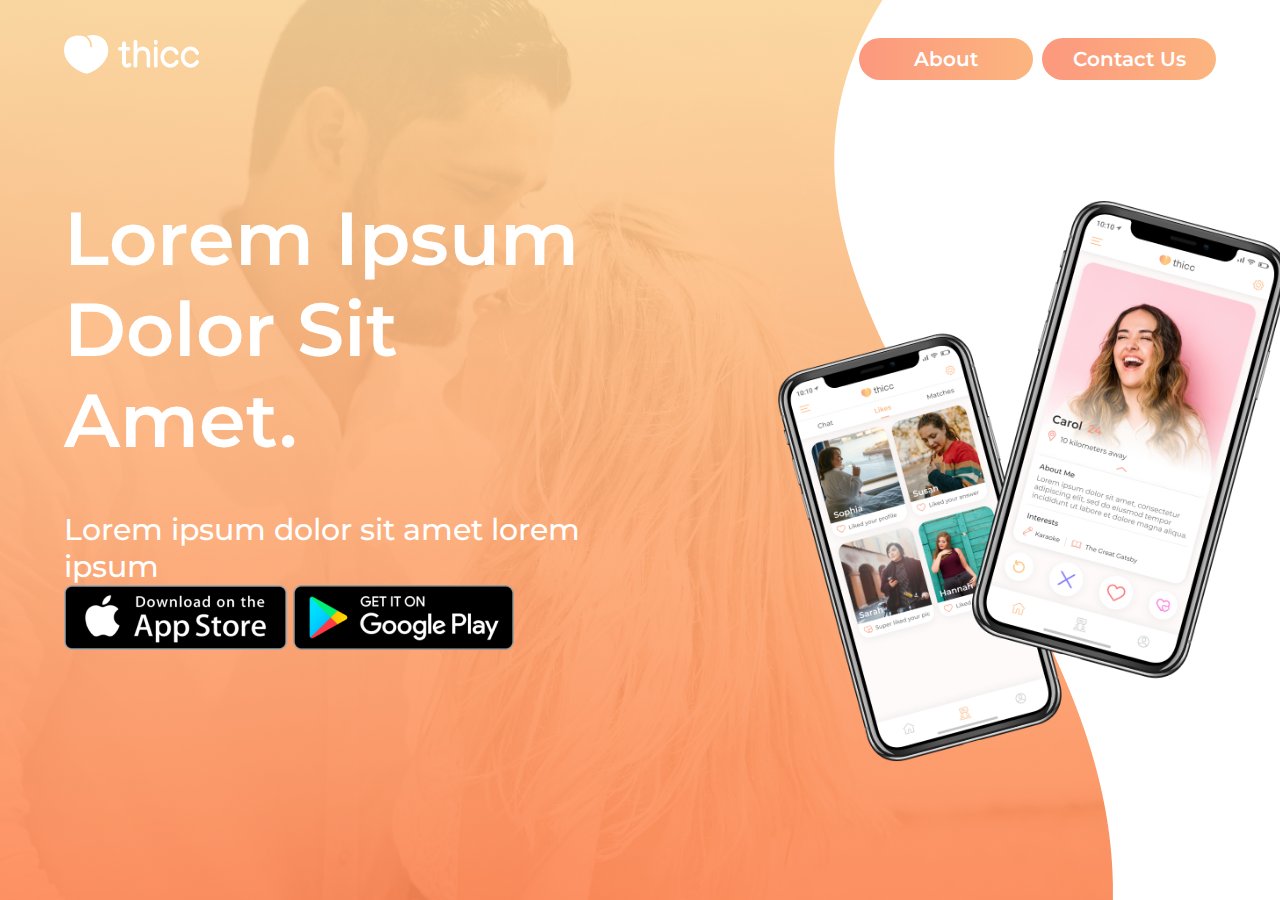
==== index.html @ 2916768c "thicc website" ====
<!DOCTYPE html>
<html lang="en">
<head>
    <meta charset="UTF-8">
    <meta name="viewport" content="width=device-width, initial-scale=1.0">
    <title>Thicc</title>
    <link href="https://fonts.googleapis.com/css?family=Montserrat:500,600&display=swap" rel="stylesheet"> 
    <link rel="stylesheet" href="styles/style.css">
</head>
<body>
    <header>
        <div class="wrapper">
            <nav class="topBar">
                <div class="logo">
                    <a href="#">
                        <img src="./styles/assets/Logo Bold White.png" alt="Thicc Logo">
                    </a>
                </div>
                <ul>
                    <li class="button"><a href="#">About</a></li>
                    <li class="button"><a href="#">Contact Us</a></li>
                    
                </ul>
            </nav>
            <div class="text">
                <h1>Lorem ipsum dolor sit amet.</h1>
                <h3>Lorem ipsum dolor sit amet lorem ipsum</h3>
            </div>
            <div class="downloadButtons">
                <a href="#">
                    <img src="./styles/assets/image 31.png" alt="App Store Download Link">
                </a>
                <a href="#">
                    <img src="./styles/assets/image 32.png" alt=" Google Play Store Link">
                </a>
            </div>
            <div class="iphones">
                <img src="./styles/assets/Iphone Mockups.png" alt="Thicc app interface" class="iphoneMockup">
                <!-- <img src="./styles/assets/Scan an item - IPhone-1.png" alt="Iphone with near 4 profiles" class="swipeScreen">
                <img src="./styles/assets/Scan an item - IPhone.png" alt="Iphone with profile" class="profile"> -->
                
            </div>
        </div>
        
    </header>
</body>
</html>
---- styles/style.css ----
html {
  line-height: 1.15;
  -ms-text-size-adjust: 100%;
  -webkit-text-size-adjust: 100%;
}

body {
  margin: 0;
}

article, aside, footer, header, nav, section {
  display: block;
}

h1 {
  font-size: 2em;
  margin: .67em 0;
}

figcaption, figure, main {
  display: block;
}

figure {
  margin: 1em 40px;
}

hr {
  -webkit-box-sizing: content-box;
          box-sizing: content-box;
  height: 0;
  overflow: visible;
}

pre {
  font-family: monospace,monospace;
  font-size: 1em;
}

a {
  background-color: transparent;
  -webkit-text-decoration-skip: objects;
}

abbr[title] {
  border-bottom: none;
  text-decoration: underline;
  -webkit-text-decoration: underline dotted;
          text-decoration: underline dotted;
}

b, strong {
  font-weight: inherit;
}

b, strong {
  font-weight: bolder;
}

code, kbd, samp {
  font-family: monospace,monospace;
  font-size: 1em;
}

dfn {
  font-style: italic;
}

mark {
  background-color: #ff0;
  color: #000;
}

small {
  font-size: 80%;
}

sub, sup {
  font-size: 75%;
  line-height: 0;
  position: relative;
  vertical-align: baseline;
}

sub {
  bottom: -.25em;
}

sup {
  top: -.5em;
}

audio, video {
  display: inline-block;
}

audio:not([controls]) {
  display: none;
  height: 0;
}

img {
  border-style: none;
}

svg:not(:root) {
  overflow: hidden;
}

button, input, optgroup, select, textarea {
  font-family: sans-serif;
  font-size: 100%;
  line-height: 1.15;
  margin: 0;
}

button, input {
  overflow: visible;
}

button, select {
  text-transform: none;
}

button, html [type=button], [type=reset], [type=submit] {
  -webkit-appearance: button;
}

button::-moz-focus-inner, [type=button]::-moz-focus-inner, [type=reset]::-moz-focus-inner, [type=submit]::-moz-focus-inner {
  border-style: none;
  padding: 0;
}

button:-moz-focusring, [type=button]:-moz-focusring, [type=reset]:-moz-focusring, [type=submit]:-moz-focusring {
  outline: 1px dotted ButtonText;
}

fieldset {
  padding: .35em .75em .625em;
}

legend {
  -webkit-box-sizing: border-box;
          box-sizing: border-box;
  color: inherit;
  display: table;
  max-width: 100%;
  padding: 0;
  white-space: normal;
}

progress {
  display: inline-block;
  vertical-align: baseline;
}

textarea {
  overflow: auto;
}

[type=checkbox], [type=radio] {
  -webkit-box-sizing: border-box;
          box-sizing: border-box;
  padding: 0;
}

[type=number]::-webkit-inner-spin-button, [type=number]::-webkit-outer-spin-button {
  height: auto;
}

[type=search] {
  -webkit-appearance: textfield;
  outline-offset: -2px;
}

[type=search]::-webkit-search-cancel-button, [type=search]::-webkit-search-decoration {
  -webkit-appearance: none;
}

::-webkit-file-upload-button {
  -webkit-appearance: button;
  font: inherit;
}

details, menu {
  display: block;
}

summary {
  display: list-item;
}

canvas {
  display: inline-block;
}

template {
  display: none;
}

[hidden] {
  display: none;
}

.clearfix:after {
  visibility: hidden;
  display: block;
  font-size: 0;
  content: '';
  clear: both;
  height: 0;
}

html {
  -webkit-box-sizing: border-box;
  box-sizing: border-box;
}

*, *:before, *:after {
  -webkit-box-sizing: inherit;
          box-sizing: inherit;
}

.sr-only {
  position: absolute;
  width: 1px;
  height: 1px;
  margin: -1px;
  border: 0;
  padding: 0;
  white-space: nowrap;
  -webkit-clip-path: inset(100%);
          clip-path: inset(100%);
  clip: rect(0 0 0 0);
  overflow: hidden;
}

h1,
h2,
h3,
p,
ul,
li {
  margin: 0;
  padding: 0;
}

ul {
  list-style: none;
}

a {
  text-decoration: none;
  color: inherit;
  font-size: 20px;
  font-size: 2rem;
  -webkit-transition: 0.3s;
  transition: 0.3s;
}

img {
  max-width: 100%;
}

html {
  font-size: 62.5%;
}

body {
  font-size: 16px;
  font-size: 1.6rem;
}

body {
  font-family: 'Montserrat', sans-serif;
  line-height: 1.6;
}

.wrapper {
  max-width: 1300px;
  width: 90%;
  margin: 0 auto;
}

header {
  height: 100vh;
  background-image: url(../styles/assets/background.png);
  background-repeat: no-repeat;
}

header img.iphoneMockup {
  position: absolute;
  height: 64%;
  left: 770px;
  top: 193px;
}

header div.text {
  width: 51%;
  height: 26%;
}

header div.text h1 {
  font-style: normal;
  font-weight: 600;
  font-size: 75px;
  line-height: 91px;
  display: -webkit-box;
  display: -ms-flexbox;
  display: flex;
  -webkit-box-align: center;
      -ms-flex-align: center;
          align-items: center;
  text-transform: capitalize;
  padding-bottom: 45px;
  color: #ffffff;
}

header div.text h3 {
  font-style: normal;
  font-weight: 500;
  font-size: 30px;
  line-height: 37px;
  display: -webkit-box;
  display: -ms-flexbox;
  display: flex;
  -webkit-box-align: center;
      -ms-flex-align: center;
          align-items: center;
  color: #FFFFFF;
}

nav {
  display: -webkit-box;
  display: -ms-flexbox;
  display: flex;
  -webkit-box-pack: justify;
      -ms-flex-pack: justify;
          justify-content: space-between;
  padding-top: 35px;
  padding-bottom: 111px;
}

nav .logo {
  width: 144px;
  height: 47px;
}

nav ul {
  display: -webkit-box;
  display: -ms-flexbox;
  display: flex;
  -webkit-box-pack: justify;
      -ms-flex-pack: justify;
          justify-content: space-between;
  width: 31%;
  font-style: normal;
  font-weight: 600;
  font-size: 20px;
  line-height: 24px;
  -webkit-box-align: center;
      -ms-flex-align: center;
          align-items: center;
  color: #FCB57F;
}

nav ul .button {
  display: -webkit-box;
  display: -ms-flexbox;
  display: flex;
  -webkit-box-align: center;
      -ms-flex-align: center;
          align-items: center;
  -webkit-box-pack: center;
      -ms-flex-pack: center;
          justify-content: center;
  width: 174px;
  height: 42px;
  background: -webkit-gradient(linear, left top, right top, from(#FC987E), to(#FCB57F));
  background: linear-gradient(90deg, #FC987E 0%, #FCB57F 100%);
  border-radius: 100px;
  color: #ffffff;
}
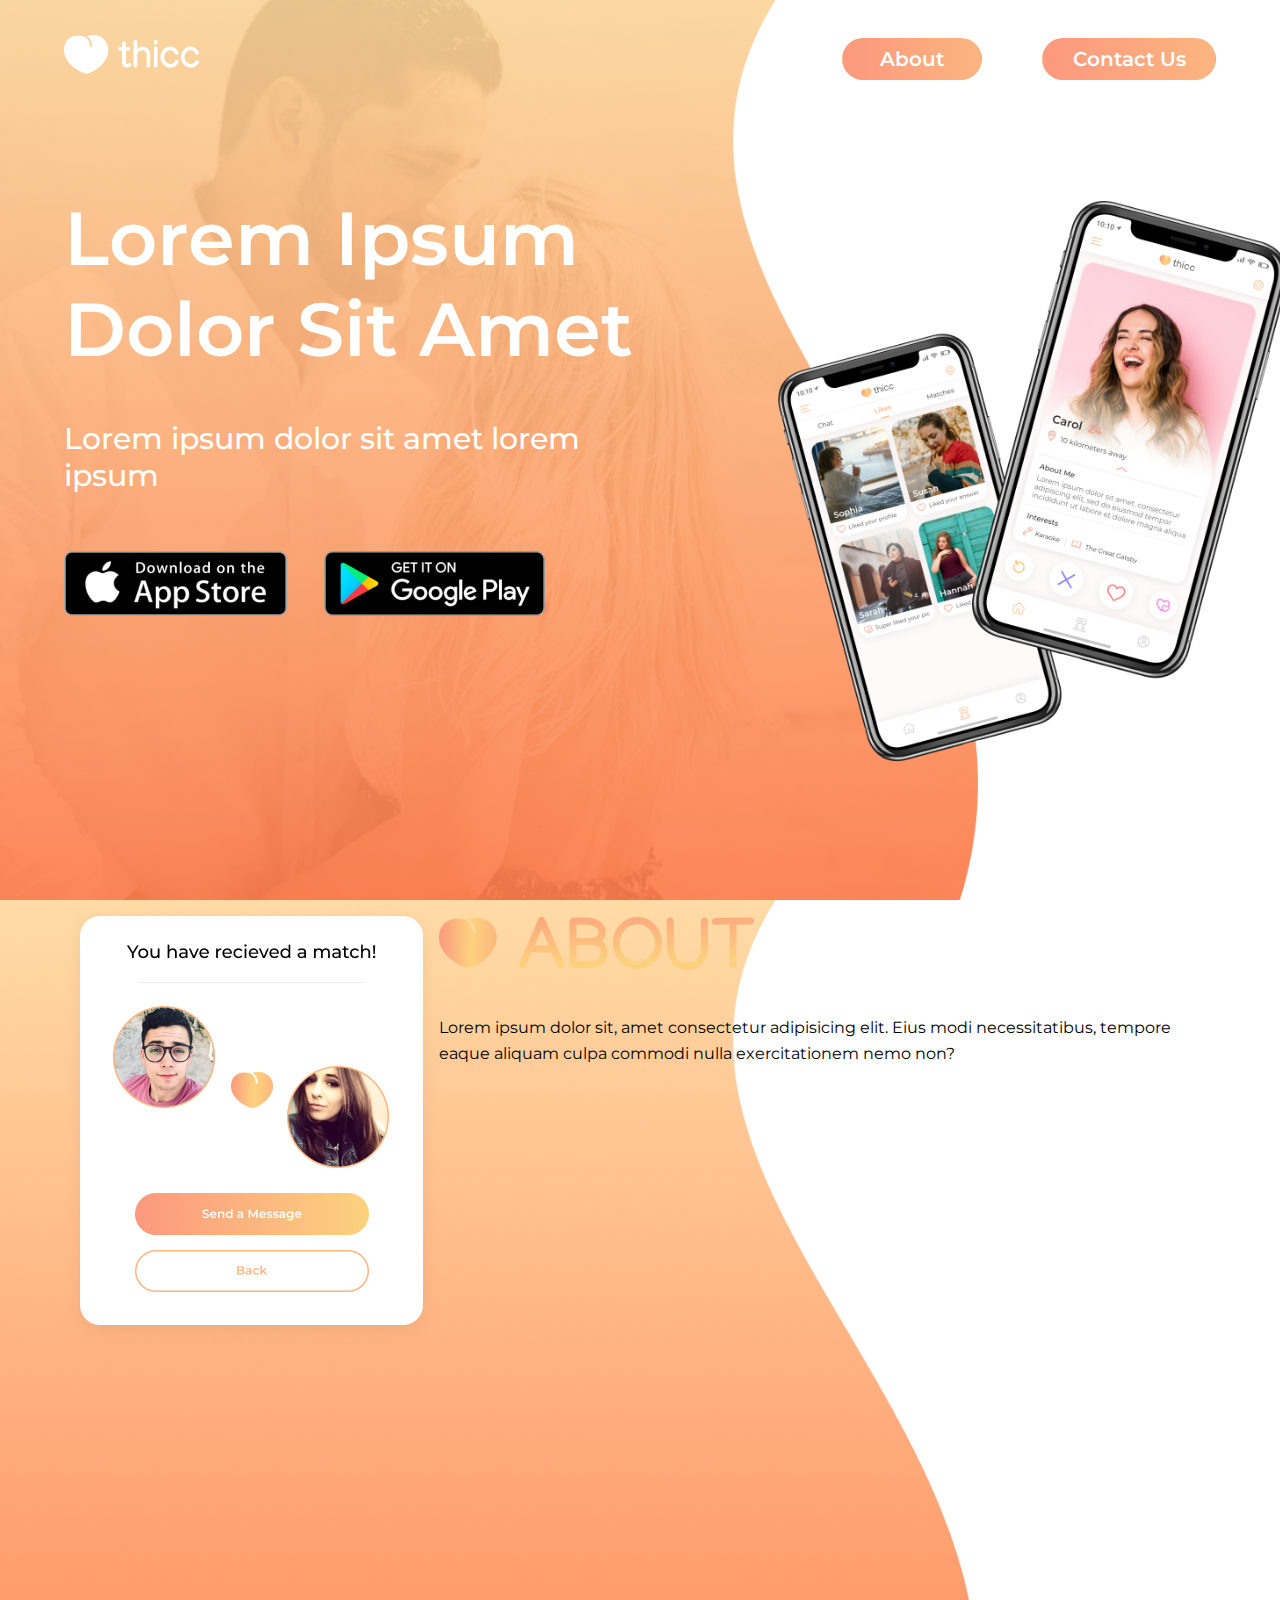
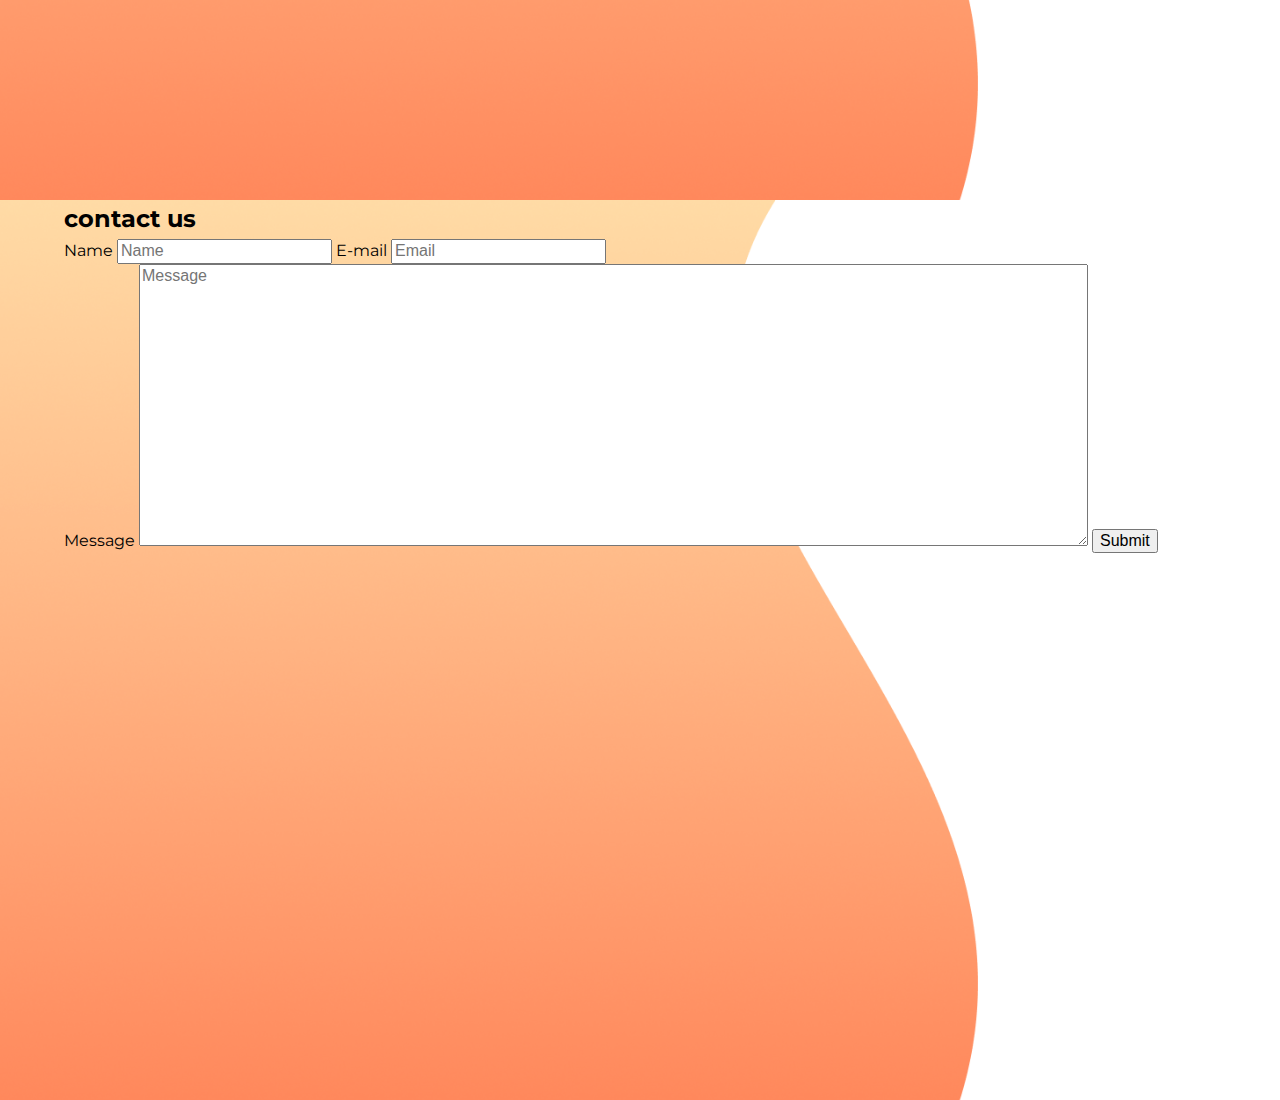
==== commit a0c820db: "Second Phase" ====
--- a/index.html
+++ b/index.html
@@ -4,7 +4,9 @@
     <meta charset="UTF-8">
     <meta name="viewport" content="width=device-width, initial-scale=1.0">
     <title>Thicc</title>
+    <link type="image/png" href="./styles/assets/favicon.png" rel="icon">
     <link href="https://fonts.googleapis.com/css?family=Montserrat:500,600&display=swap" rel="stylesheet"> 
+    <link href="https://fonts.googleapis.com/css?family=Manjari:700&display=swap" rel="stylesheet"> 
     <link rel="stylesheet" href="styles/style.css">
 </head>
 <body>
@@ -17,21 +19,21 @@
                     </a>
                 </div>
                 <ul>
-                    <li class="button"><a href="#">About</a></li>
-                    <li class="button"><a href="#">Contact Us</a></li>
+                    <li class="button about"><a href="#about">About</a></li>
+                    <li class="button contact"><a href="#contact">Contact Us</a></li>
                     
                 </ul>
             </nav>
             <div class="text">
-                <h1>Lorem ipsum dolor sit amet.</h1>
+                <h1>Lorem ipsum dolor sit amet</h1>
                 <h3>Lorem ipsum dolor sit amet lorem ipsum</h3>
             </div>
             <div class="downloadButtons">
                 <a href="#">
-                    <img src="./styles/assets/image 31.png" alt="App Store Download Link">
+                    <img src="./styles/assets/image 31.png" alt="App Store Download Link" class="appStore">
                 </a>
                 <a href="#">
-                    <img src="./styles/assets/image 32.png" alt=" Google Play Store Link">
+                    <img src="./styles/assets/image 32.png" alt=" Google Play Store Link" class="playStore">
                 </a>
             </div>
             <div class="iphones">
@@ -43,5 +45,47 @@
         </div>
         
     </header>
+
+    <main>
+        <div class="sec1">   
+            <div class="wrapper">
+                <section class="about" id="about">
+                    <img src="./styles/assets/Match pop up.png" alt="profile display for thicc app">
+                    <div class="bio">
+                        <div class="tittle">
+                            <img src="./styles/assets/Vector1.png" alt="logo">
+                            <h2>ABOUT</h2>
+                        </div>
+                        <p>Lorem ipsum dolor sit, amet consectetur adipisicing elit. Eius modi necessitatibus, tempore eaque aliquam culpa commodi nulla exercitationem nemo non?</p>
+                    </div>
+                </section>
+            </div>  
+        </div>   
+
+        <div class="sec2">
+            <div class="wrapper">
+                <section class="contact" id="contact">
+                    <h2 class="heading">contact us</h2>
+                    <form action="#" method="POST" class="contact-us">
+                    
+                        <div class="user-info">
+                        <label for="Name sr-only" >Name</label>
+                        <input type="text" name="name" id="Name" placeholder="Name">
+                        
+                        <label for="email sr-only">E-mail</label>
+                        <input type="email" name="E-mail" id="email" placeholder="Email">
+                        </div>
+                        
+                        <label for="message sr-only">Message</label>
+                        <textarea name="story" id="message" cols="100" rows="15"placeholder="Message"
+                        ></textarea>
+                    
+                        <button class="button">Submit </button>
+                    
+                    </form>
+                </section>
+            </div>
+        </div>
+    </main>
 </body>
 </html>--- a/styles/style.css
+++ b/styles/style.css
@@ -286,6 +286,7 @@
   height: 100vh;
   background-image: url(../styles/assets/background.png);
   background-repeat: no-repeat;
+  background-size: contain;
 }
 
 header img.iphoneMockup {
@@ -298,6 +299,7 @@
 header div.text {
   width: 51%;
   height: 26%;
+  padding-bottom: 57px;
 }
 
 header div.text h1 {
@@ -330,6 +332,10 @@
   color: #FFFFFF;
 }
 
+header .downloadButtons .appStore {
+  margin-right: 31px;
+}
+
 nav {
   display: -webkit-box;
   display: -ms-flexbox;
@@ -353,7 +359,6 @@
   -webkit-box-pack: justify;
       -ms-flex-pack: justify;
           justify-content: space-between;
-  width: 31%;
   font-style: normal;
   font-weight: 600;
   font-size: 20px;
@@ -380,4 +385,60 @@
   background: linear-gradient(90deg, #FC987E 0%, #FCB57F 100%);
   border-radius: 100px;
   color: #ffffff;
-}
+  border: 1px solid transparent;
+  -webkit-transition: all 0.5s ease-in;
+  transition: all 0.5s ease-in;
+}
+
+nav ul .button.about {
+  width: 140px;
+  margin-right: 60px;
+}
+
+nav ul .button:hover {
+  background: #ffffff;
+  border: 1px solid #FC987E;
+  color: #FC987E;
+}
+
+main div.sec1 {
+  background-image: url(../styles/assets/colornormal.png);
+  background-repeat: no-repeat;
+  background-size: contain;
+  height: 100vh;
+}
+
+main div.sec1 section.about {
+  display: -webkit-box;
+  display: -ms-flexbox;
+  display: flex;
+}
+
+main div.sec1 section.about .tittle {
+  display: -webkit-box;
+  display: -ms-flexbox;
+  display: flex;
+  -webkit-box-align: baseline;
+      -ms-flex-align: baseline;
+          align-items: baseline;
+}
+
+main div.sec1 section.about .tittle img {
+  height: 25%;
+  margin-right: 20px;
+}
+
+main div.sec1 section.about .tittle h2 {
+  font-family: 'Manjari', sans-serif;
+  font-size: 72px;
+  background: -webkit-linear-gradient(91.6deg, #FCB87E 1.68%, #FCD27E 45.13%, #FC987E 99.39%);
+  -webkit-background-clip: text;
+  -webkit-text-fill-color: transparent;
+}
+
+main div.sec2 {
+  background-image: url(../styles/assets/colornormal.png);
+  background-repeat: no-repeat;
+  background-size: contain;
+  height: 100vh;
+}
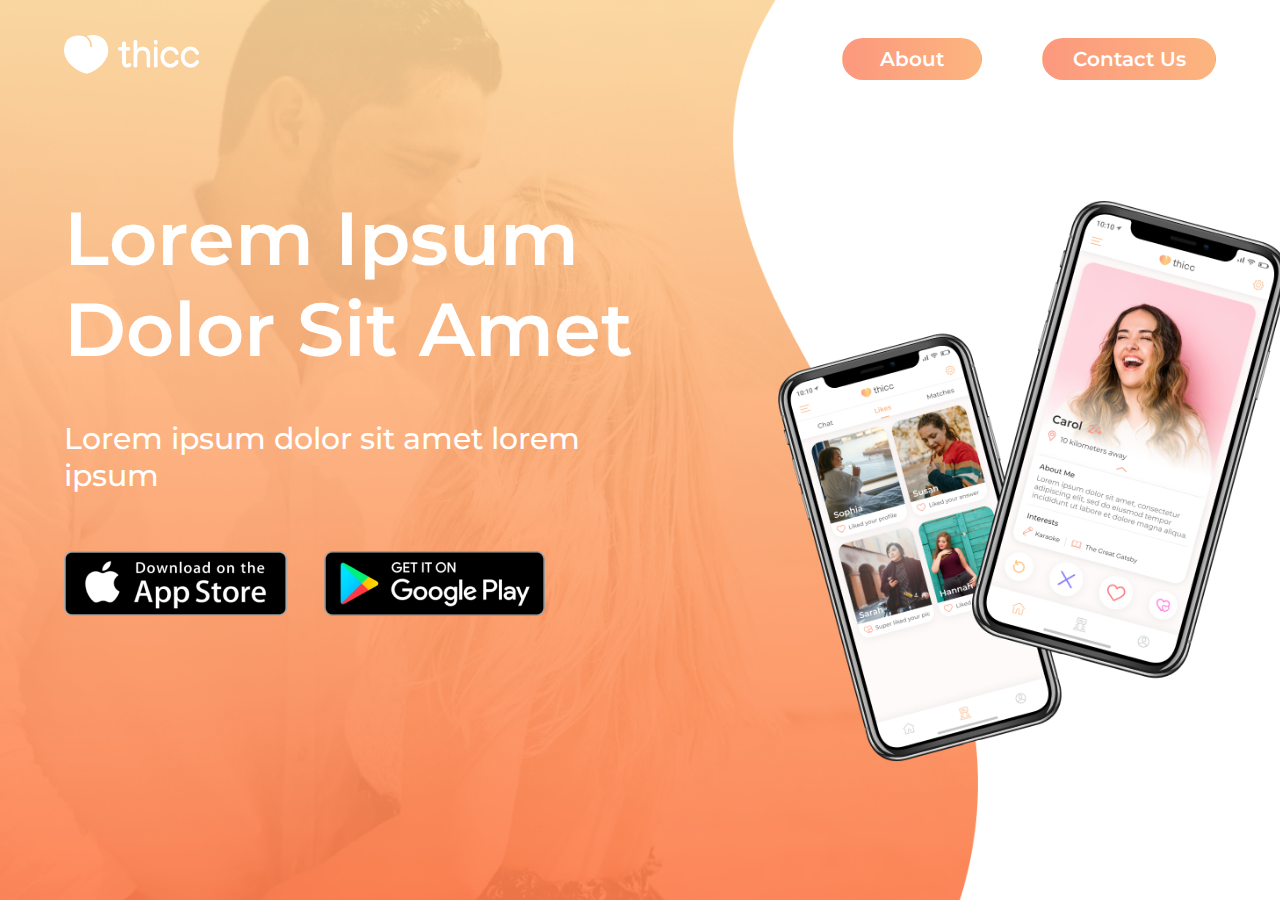
==== commit 4ff648dc: "seperate pages for multipage" ====
--- a/index.html
+++ b/index.html
@@ -14,13 +14,13 @@
         <div class="wrapper">
             <nav class="topBar">
                 <div class="logo">
-                    <a href="#">
+                    <a href="./index.html">
                         <img src="./styles/assets/Logo Bold White.png" alt="Thicc Logo">
                     </a>
                 </div>
                 <ul>
-                    <li class="button about"><a href="#about">About</a></li>
-                    <li class="button contact"><a href="#contact">Contact Us</a></li>
+                    <li class="button about"><a href="./about.html">About</a></li>
+                    <li class="button contact"><a href="./contact.html">Contact Us</a></li>
                     
                 </ul>
             </nav>
@@ -46,46 +46,6 @@
         
     </header>
 
-    <main>
-        <div class="sec1">   
-            <div class="wrapper">
-                <section class="about" id="about">
-                    <img src="./styles/assets/Match pop up.png" alt="profile display for thicc app">
-                    <div class="bio">
-                        <div class="tittle">
-                            <img src="./styles/assets/Vector1.png" alt="logo">
-                            <h2>ABOUT</h2>
-                        </div>
-                        <p>Lorem ipsum dolor sit, amet consectetur adipisicing elit. Eius modi necessitatibus, tempore eaque aliquam culpa commodi nulla exercitationem nemo non?</p>
-                    </div>
-                </section>
-            </div>  
-        </div>   
-
-        <div class="sec2">
-            <div class="wrapper">
-                <section class="contact" id="contact">
-                    <h2 class="heading">contact us</h2>
-                    <form action="#" method="POST" class="contact-us">
-                    
-                        <div class="user-info">
-                        <label for="Name sr-only" >Name</label>
-                        <input type="text" name="name" id="Name" placeholder="Name">
-                        
-                        <label for="email sr-only">E-mail</label>
-                        <input type="email" name="E-mail" id="email" placeholder="Email">
-                        </div>
-                        
-                        <label for="message sr-only">Message</label>
-                        <textarea name="story" id="message" cols="100" rows="15"placeholder="Message"
-                        ></textarea>
-                    
-                        <button class="button">Submit </button>
-                    
-                    </form>
-                </section>
-            </div>
-        </div>
-    </main>
+    
 </body>
 </html>